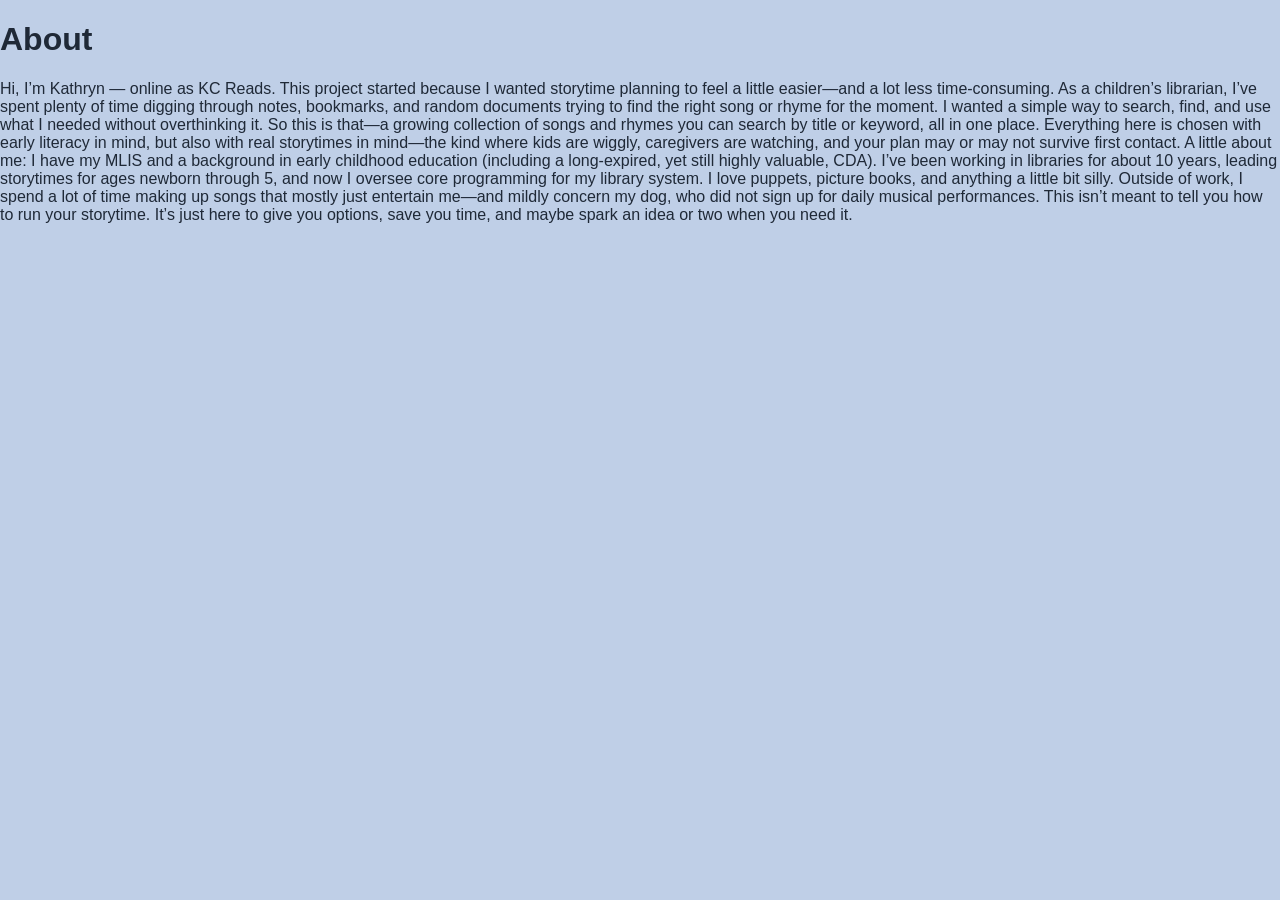
==== about.html @ 3ff826e0 "Update about.html" ====
<!DOCTYPE html>
<html>
<head>
  <title>Find My Rhyme</title>
  <meta name="viewport" content="width=device-width, initial-scale=1">

  <!-- Styles -->
  <link rel="stylesheet" href="style.css">

  <!-- Font -->
  <link href="https://fonts.googleapis.com/css2?family=Roboto:wght@400;500&display=swap" rel="stylesheet">

<h1 class="app-title">About</h1>
<p class="subtitle">

Hi, I’m Kathryn — online as KC Reads.

This project started because I wanted storytime planning to feel a little easier—and a lot less time-consuming.

As a children’s librarian, I’ve spent plenty of time digging through notes, bookmarks, and random documents trying to find the right song or rhyme for the moment. I wanted a simple way to search, find, and use what I needed without overthinking it.

So this is that—a growing collection of songs and rhymes you can search by title or keyword, all in one place. Everything here is chosen with early literacy in mind, but also with real storytimes in mind—the kind where kids are wiggly, caregivers are watching, and your plan may or may not survive first contact.

A little about me: I have my MLIS and a background in early childhood education (including a long-expired, yet still highly valuable, CDA). I’ve been working in libraries for about 10 years, leading storytimes for ages newborn through 5, and now I oversee core programming for my library system.

I love puppets, picture books, and anything a little bit silly. Outside of work, I spend a lot of time making up songs that mostly just entertain me—and mildly concern my dog, who did not sign up for daily musical performances.

This isn’t meant to tell you how to run your storytime. It’s just here to give you options, save you time, and maybe spark an idea or two when you need it.</p>

</body>
</html>
---- style.css ----
body {
  margin: 0;
  padding: 0;
  font-family: Arial, sans-serif;
  background: #4876bb59;
  color: #1f2937;
}

/* HEADER */
.app-header {
  position: sticky;
  top: 0;
  z-index: 100;
  backdrop-filter: blur(8px);
  background: rgba(72, 118, 187, 0.45);
  border-bottom: 1px solid rgba(255, 255, 255, 0.25);
}

.header-inner {
  max-width: 1400px;
  margin: 0 auto;
  padding: 14px 16px;
  text-align: center;
  display: flex;
  align-items: center;
  justify-content: space-between;
}

.nav-bar {
  display: flex;
  gap: 16px;
}

.nav-bar a {
  text-decoration: none;
  font-family: 'Nunito', sans-serif;
  font-weight: 700;
  font-size: 16px;
  color: white;
  padding: 6px 12px;
  border-radius: 999px;
  transition: background 0.2s ease;
}

.nav-bar a:hover {
  background: rgba(255, 255, 255, 0.2);
}









.app-header h1 {
  margin: 0;
  display: inline-flex;
  align-items: center;
  gap: 10px;
  padding: 10px 18px;
  border-radius: 999px;
  font-family: 'Nunito', sans-serif;
  font-weight: 800;
  font-size: 32px;
  color: #ffffff;
  background: linear-gradient(
    135deg,
    rgba(72, 118, 187, 1),
    rgba(72, 118, 187, 0.5),
    rgba(72, 118, 187, 1)
  );
  box-shadow:
    0 8px 24px rgba(0, 0, 0, 0.18),
    inset 0 1px 0 rgba(255, 255, 255, 0.35);
}

.title-icon {
  font-size: 28px;
}

/* PAGE */
.page-wrap {
  padding: 16px;
}

/* CONTROLS */
.controls {
  max-width: 1400px;
  margin: 0 auto 16px auto;
  display: flex;
  flex-direction: column;
  gap: 10px;
}

.control-row {
  display: flex;
  gap: 10px;
  flex-wrap: wrap;
}

#search,
#searchMode,
#emailAddress,
#emailFavoritesBtn,
.secondary-btn {
  padding: 10px 12px;
  border-radius: 10px;
  border: 1px solid #d8deea;
  background: rgba(255, 255, 255, 0.92);
  font: inherit;
}

#search {
  flex: 1;
}

.favorites-row {
  display: flex;
  gap: 16px;
  flex-wrap: wrap;
}

.favorites {
  display: flex;
  align-items: center;
  gap: 8px;
}

.email-tools {
  display: flex;
  gap: 10px;
  flex-wrap: wrap;
}

.secondary-btn {
  background: #fff;
  cursor: pointer;
}

.secondary-btn:hover {
  background: #ffe4e6;
}

.secondary-btn:disabled {
  opacity: 0.6;
}

.favorites-note {
  font-size: 12px;
  background: rgba(255, 255, 255, 0.6);
  padding: 8px 10px;
  border-radius: 10px;
}

/* LIST */
#list {
  max-width: 1400px;
  margin: 0 auto;
  display: flex;
  flex-direction: column;
  gap: 14px;
}

.load-error {
  padding: 16px;
  background: #ffffff;
  border-radius: 12px;
}

/* CARD */
.card {
  display: flex;
  justify-content: space-between;
  gap: 24px;
  padding: 14px 16px 14px 24px;
  background: #fff;
  border-radius: 16px;
  position: relative;
}

.card::before {
  content: "";
  position: absolute;
  left: 0;
  top: 0;
  bottom: 0;
  width: 10px;
  background: linear-gradient(
    to bottom,
    #ff6b6b,
    #feca57,
    #48dbfb,
    #1dd1a1,
    #5f27cd
  );
}

/* COLUMNS */
.top { flex: 1.4; }
.keywords {
  flex: 2;
  display: flex;
  flex-wrap: wrap;
  gap: 6px;
}
.links {
  flex: 1.2;
  display: flex;
  justify-content: flex-end;
  gap: 10px;
}

/* LEFT */
.top-main {
  display: flex;
  gap: 12px;
}

.title {
  font-weight: 700;
}

.creator {
  font-size: 12px;
  color: #6b7280;
}

/* PILLS */
.pill {
  font-size: 11px;
  padding: 4px 9px;
  border-radius: 999px;
  border: 1px solid #e5e7eb;
  cursor: pointer;
  background: #f1f5f9;
  font-family: inherit;
}

.pill:nth-child(5n+1) { background: #ffe4e6; }
.pill:nth-child(5n+2) { background: #e0f2fe; }
.pill:nth-child(5n+3) { background: #fef9c3; }
.pill:nth-child(5n+4) { background: #dcfce7; }
.pill:nth-child(5n+5) { background: #ede9fe; }

.language-pill {
  border-width: 2px;
  font-weight: 700;
}

.pill:hover {
  transform: translateY(-1px);
}

/* STAR */
.star {
  font-size: 22px;
  background: none;
  border: none;
  cursor: pointer;
  color: #9ca3af;
}

.star.fav {
  color: #fbbf24;
}

/* LINKS */
.icon-link {
  padding: 8px 12px;
  border-radius: 10px;
  background: #f8fafc;
  text-decoration: none;
  display: flex;
  align-items: center;
}

/* MOBILE FIX */
@media (max-width: 768px) {
  .app-header h1 {
    font-size: 24px;
    padding: 10px 14px;
    gap: 8px;
    background: linear-gradient(
      135deg,
      rgba(72, 118, 187, 1),
      rgba(72, 118, 187, 0.5),
      rgba(72, 118, 187, 1)
    );
  }

  .title-icon {
    font-size: 22px;
  }

  .page-wrap {
    padding: 12px;
  }

  .control-row,
  .email-tools {
    flex-direction: column;
    align-items: stretch;
  }

  #search,
  #emailAddress,
  #searchMode {
    width: 100%;
    box-sizing: border-box;
    height: 34px;
    min-height: 34px;
    max-height: 34px;
    padding: 0 10px;
    font-size: 14px;
    line-height: 1;
    appearance: none;
    -webkit-appearance: none;
  }

  #emailFavoritesBtn,
  .secondary-btn {
    width: 100%;
    box-sizing: border-box;
    height: 36px;
    min-height: 36px;
    max-height: 36px;
    padding: 0 10px;
    font-size: 14px;
  }

  .card {
    flex-direction: column;
    gap: 16px;
  }

  .links {
    justify-content: flex-end;
    flex-wrap: wrap;
  }
}
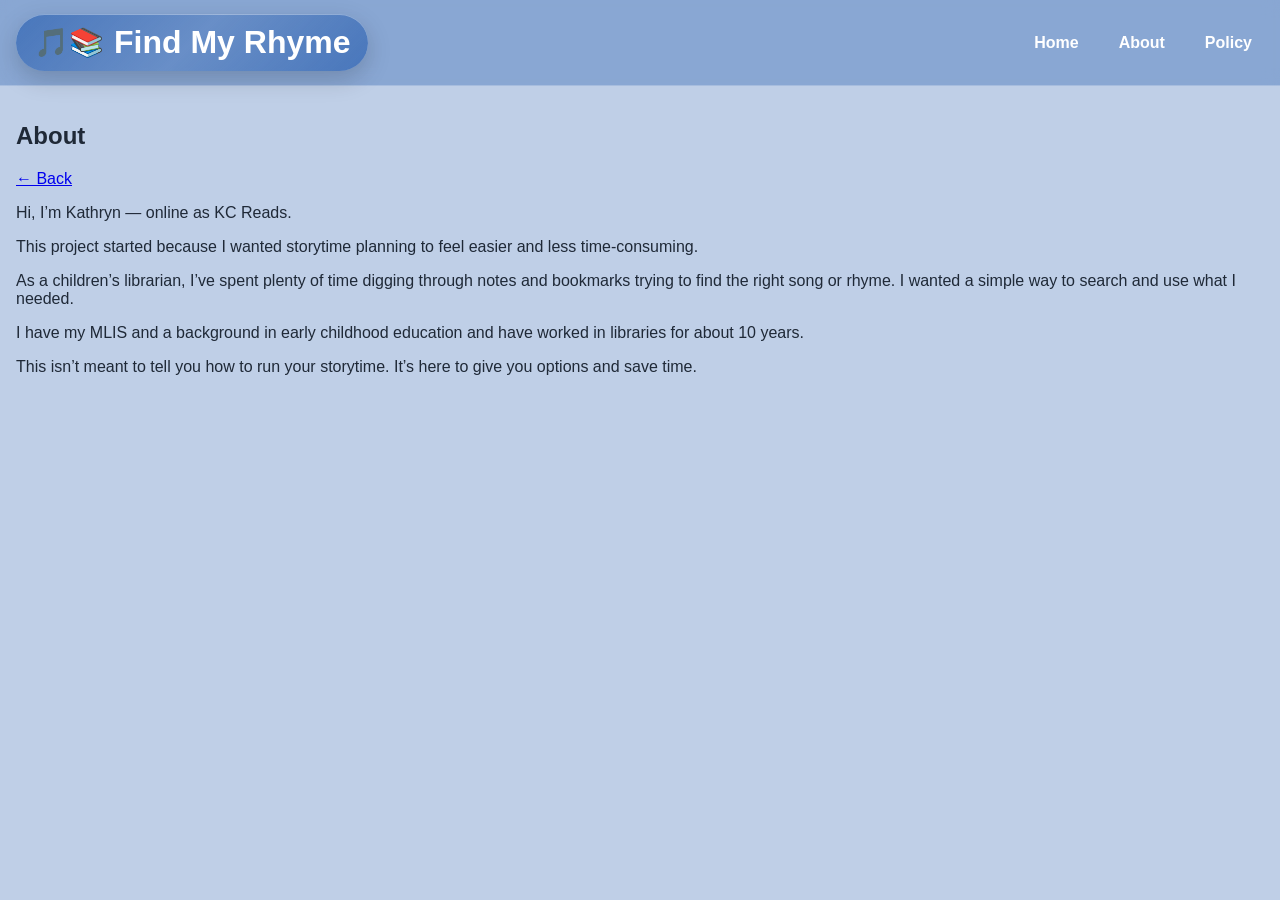
==== commit 2baa919f: "Revise about.html for better layout and content Updated the structure and content of the about page " ====
--- a/about.html
+++ b/about.html
@@ -1,31 +1,41 @@
 <!DOCTYPE html>
-<html>
+<html lang="en">
 <head>
-  <title>Find My Rhyme</title>
-  <meta name="viewport" content="width=device-width, initial-scale=1">
+  <meta charset="UTF-8" />
+  <meta name="viewport" content="width=device-width, initial-scale=1.0"/>
+  <title>About | Find My Rhyme</title>
 
-  <!-- Styles -->
-  <link rel="stylesheet" href="style.css">
+  <link rel="stylesheet" href="style.css" />
+</head>
 
-  <!-- Font -->
-  <link href="https://fonts.googleapis.com/css2?family=Roboto:wght@400;500&display=swap" rel="stylesheet">
+<body>
+  <header class="app-header">
+    <div class="header-inner">
+      <h1><span class="title-icon">🎵📚</span> Find My Rhyme</h1>
 
-<h1 class="app-title">About</h1>
-<p class="subtitle">
+      <nav class="nav-bar">
+        <a href="index.html">Home</a>
+        <a href="about.html" class="active">About</a>
+        <a href="policy.html">Policy</a>
+      </nav>
+    </div>
+  </header>
 
-Hi, I’m Kathryn — online as KC Reads.
+  <main class="page-wrap">
+    <section class="info-page">
+      <div class="info-card">
+        <div class="info-card-header">
+          <h2 class="info-title">About</h2>
+          <a href="index.html" class="back-link">← Back</a>
+        </div>
 
-This project started because I wanted storytime planning to feel a little easier—and a lot less time-consuming.
-
-As a children’s librarian, I’ve spent plenty of time digging through notes, bookmarks, and random documents trying to find the right song or rhyme for the moment. I wanted a simple way to search, find, and use what I needed without overthinking it.
-
-So this is that—a growing collection of songs and rhymes you can search by title or keyword, all in one place. Everything here is chosen with early literacy in mind, but also with real storytimes in mind—the kind where kids are wiggly, caregivers are watching, and your plan may or may not survive first contact.
-
-A little about me: I have my MLIS and a background in early childhood education (including a long-expired, yet still highly valuable, CDA). I’ve been working in libraries for about 10 years, leading storytimes for ages newborn through 5, and now I oversee core programming for my library system.
-
-I love puppets, picture books, and anything a little bit silly. Outside of work, I spend a lot of time making up songs that mostly just entertain me—and mildly concern my dog, who did not sign up for daily musical performances.
-
-This isn’t meant to tell you how to run your storytime. It’s just here to give you options, save you time, and maybe spark an idea or two when you need it.</p>
-
+        <p>Hi, I’m Kathryn — online as KC Reads.</p>
+        <p>This project started because I wanted storytime planning to feel easier and less time-consuming.</p>
+        <p>As a children’s librarian, I’ve spent plenty of time digging through notes and bookmarks trying to find the right song or rhyme. I wanted a simple way to search and use what I needed.</p>
+        <p>I have my MLIS and a background in early childhood education and have worked in libraries for about 10 years.</p>
+        <p>This isn’t meant to tell you how to run your storytime. It’s here to give you options and save time.</p>
+      </div>
+    </section>
+  </main>
 </body>
 </html>
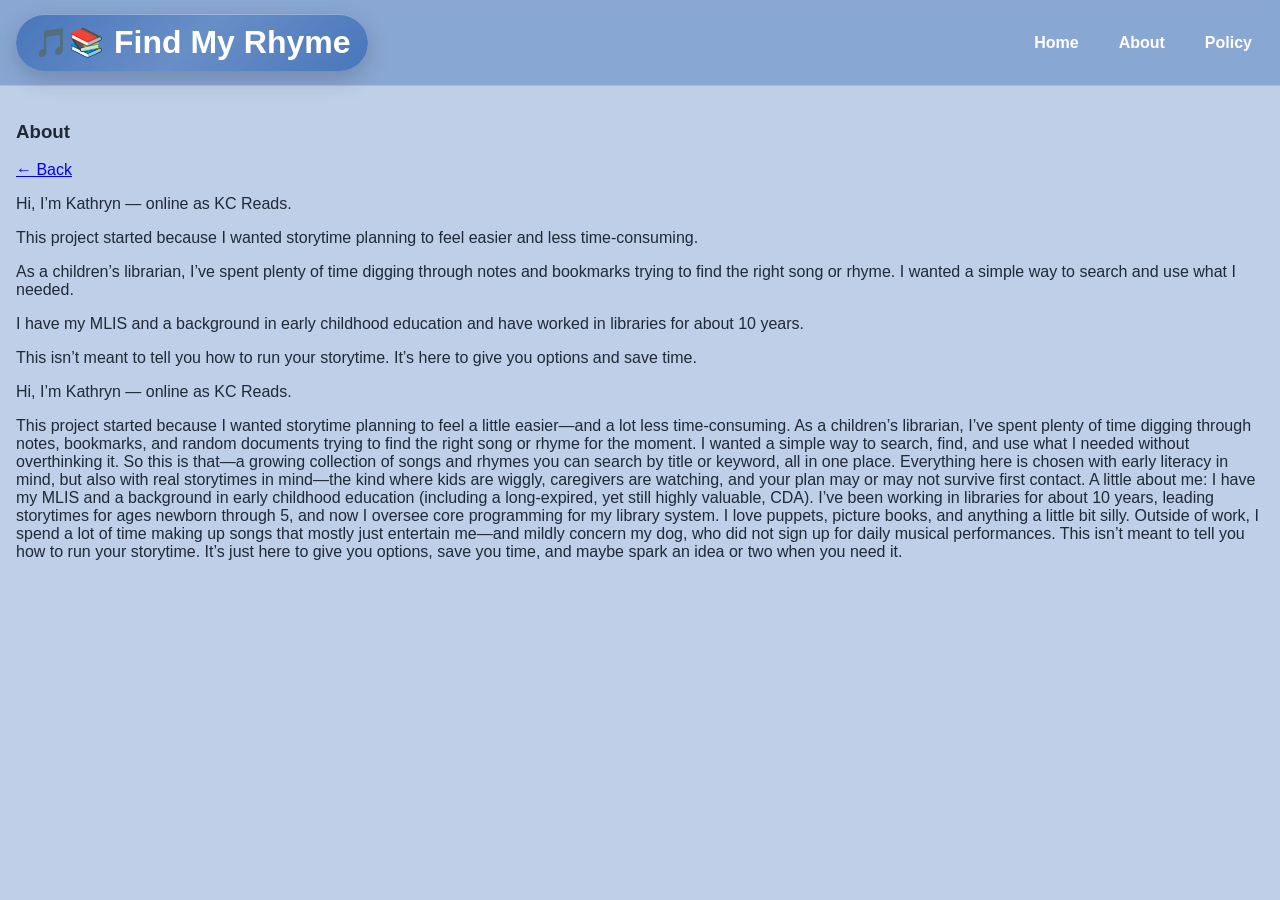
==== commit 211a1577: "Revise About page with detailed project description Updated the About page content to provide more d" ====
--- a/about.html
+++ b/about.html
@@ -25,7 +25,7 @@
     <section class="info-page">
       <div class="info-card">
         <div class="info-card-header">
-          <h2 class="info-title">About</h2>
+          <h3 class="info-title">About</h3>
           <a href="index.html" class="back-link">← Back</a>
         </div>
 
@@ -34,6 +34,20 @@
         <p>As a children’s librarian, I’ve spent plenty of time digging through notes and bookmarks trying to find the right song or rhyme. I wanted a simple way to search and use what I needed.</p>
         <p>I have my MLIS and a background in early childhood education and have worked in libraries for about 10 years.</p>
         <p>This isn’t meant to tell you how to run your storytime. It’s here to give you options and save time.</p>
+
+<p>Hi, I’m Kathryn — online as KC Reads.</p>
+
+<p>This project started because I wanted storytime planning to feel a little easier—and a lot less time-consuming.
+
+As a children’s librarian, I’ve spent plenty of time digging through notes, bookmarks, and random documents trying to find the right song or rhyme for the moment. I wanted a simple way to search, find, and use what I needed without overthinking it.
+
+So this is that—a growing collection of songs and rhymes you can search by title or keyword, all in one place. Everything here is chosen with early literacy in mind, but also with real storytimes in mind—the kind where kids are wiggly, caregivers are watching, and your plan may or may not survive first contact.
+
+A little about me: I have my MLIS and a background in early childhood education (including a long-expired, yet still highly valuable, CDA). I’ve been working in libraries for about 10 years, leading storytimes for ages newborn through 5, and now I oversee core programming for my library system.
+
+I love puppets, picture books, and anything a little bit silly. Outside of work, I spend a lot of time making up songs that mostly just entertain me—and mildly concern my dog, who did not sign up for daily musical performances.
+
+This isn’t meant to tell you how to run your storytime. It’s just here to give you options, save you time, and maybe spark an idea or two when you need it.</p>
       </div>
     </section>
   </main>
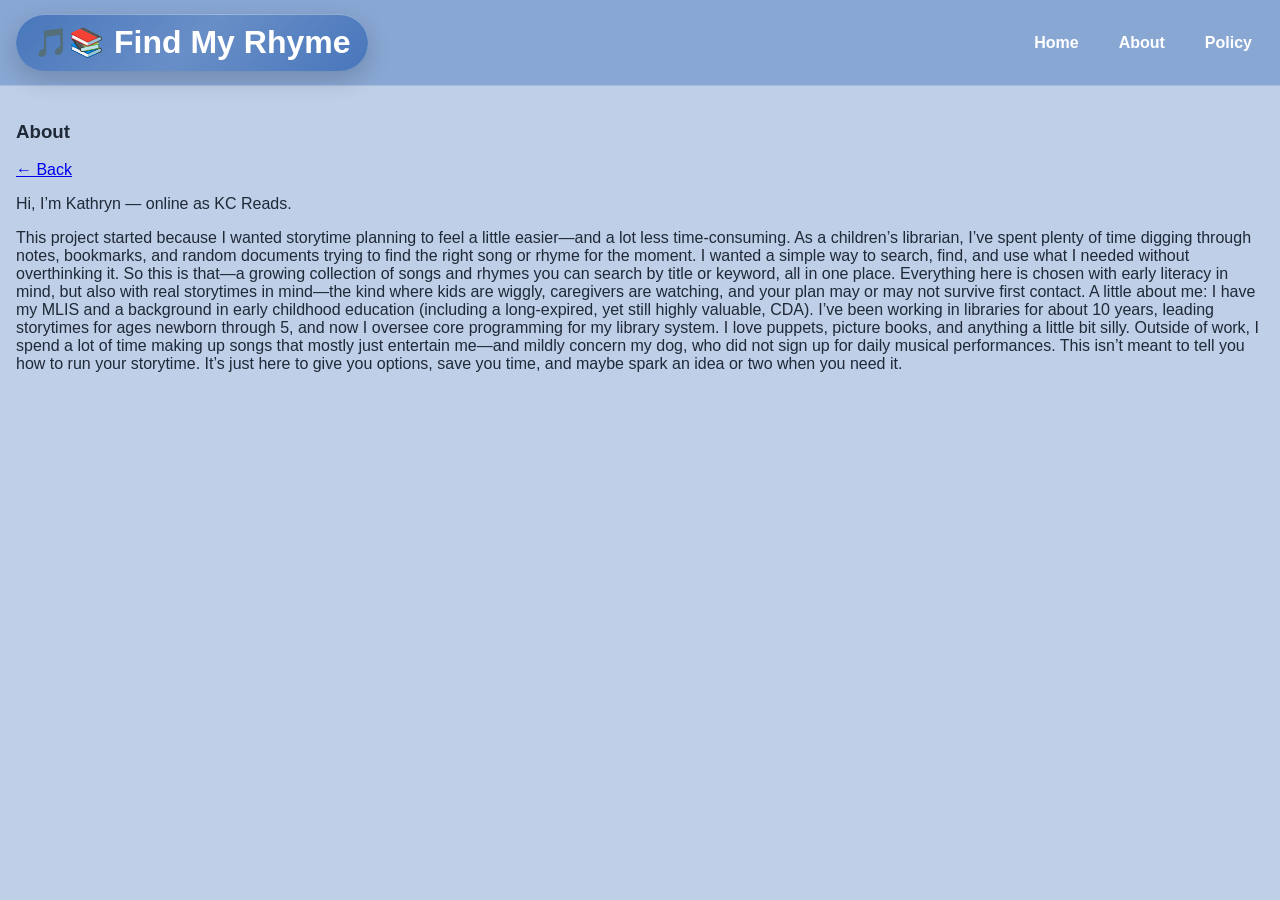
==== commit b6d0ea58: "Refactor about.html to eliminate duplicate sections Removed duplicate content and cleaned up HTML st" ====
--- a/about.html
+++ b/about.html
@@ -29,12 +29,6 @@
           <a href="index.html" class="back-link">← Back</a>
         </div>
 
-        <p>Hi, I’m Kathryn — online as KC Reads.</p>
-        <p>This project started because I wanted storytime planning to feel easier and less time-consuming.</p>
-        <p>As a children’s librarian, I’ve spent plenty of time digging through notes and bookmarks trying to find the right song or rhyme. I wanted a simple way to search and use what I needed.</p>
-        <p>I have my MLIS and a background in early childhood education and have worked in libraries for about 10 years.</p>
-        <p>This isn’t meant to tell you how to run your storytime. It’s here to give you options and save time.</p>
-
 <p>Hi, I’m Kathryn — online as KC Reads.</p>
 
 <p>This project started because I wanted storytime planning to feel a little easier—and a lot less time-consuming.
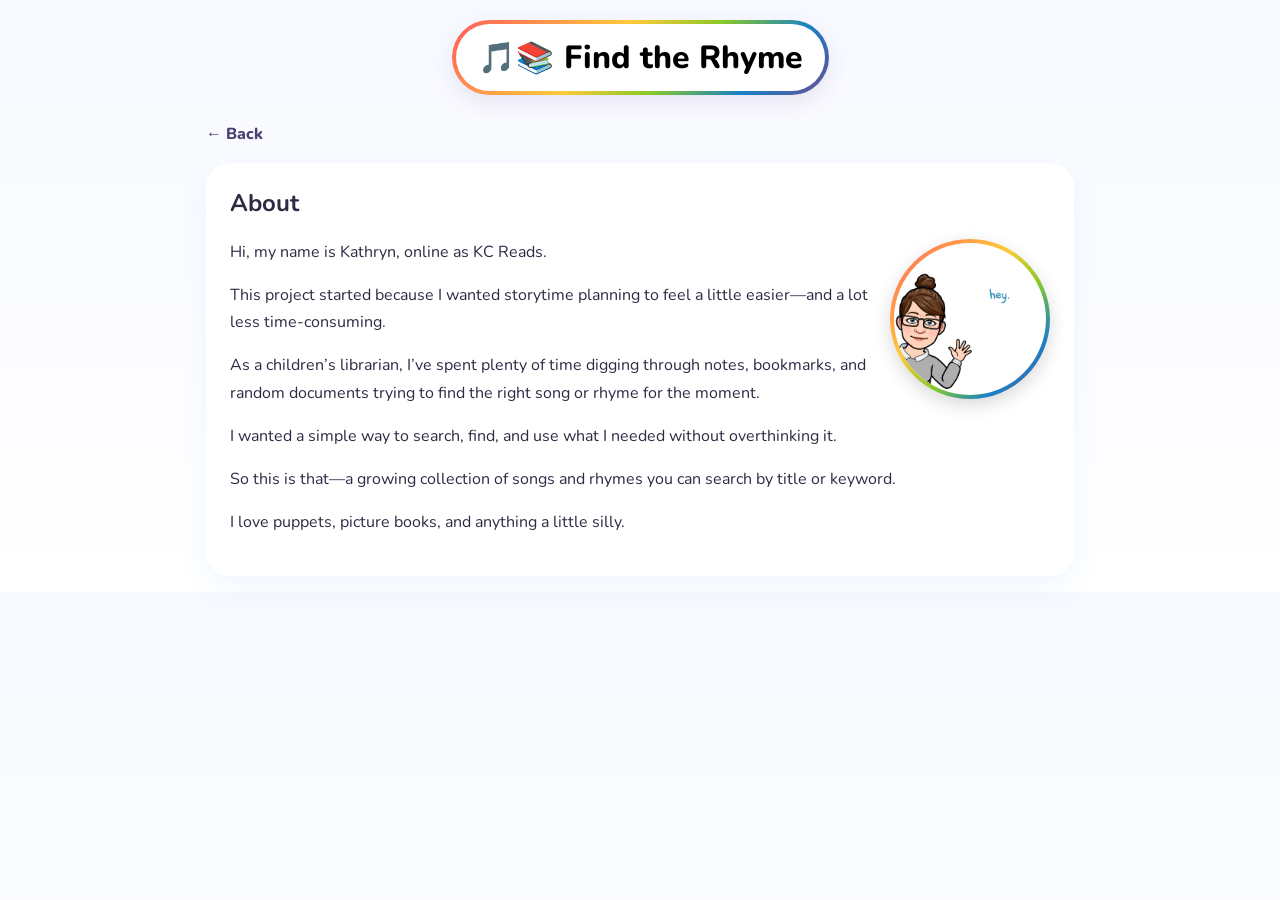
==== commit 39436f1d: "Add files via upload" ====
--- a/about.html
+++ b/about.html
@@ -3,47 +3,45 @@
 <head>
   <meta charset="UTF-8" />
   <meta name="viewport" content="width=device-width, initial-scale=1.0"/>
-  <title>About | Find My Rhyme</title>
+  <title>About | Find the Rhyme</title>
+
+  <link rel="preconnect" href="https://fonts.googleapis.com">
+  <link rel="preconnect" href="https://fonts.gstatic.com" crossorigin>
+  <link href="https://fonts.googleapis.com/css2?family=Nunito:wght@600;800&display=swap" rel="stylesheet">
 
   <link rel="stylesheet" href="style.css" />
 </head>
 
-<body>
+<body class="plain-page">
+
   <header class="app-header">
     <div class="header-inner">
-      <h1><span class="title-icon">🎵📚</span> Find My Rhyme</h1>
-
-      <nav class="nav-bar">
-        <a href="index.html">Home</a>
-        <a href="about.html" class="active">About</a>
-        <a href="policy.html">Policy</a>
-      </nav>
+      <h1><span class="title-icon">🎵📚</span> Find the Rhyme</h1>
     </div>
   </header>
 
   <main class="page-wrap">
-    <section class="info-page">
-      <div class="info-card">
-        <div class="info-card-header">
-          <h3 class="info-title">About</h3>
-          <a href="index.html" class="back-link">← Back</a>
-        </div>
+    <a href="index.html" class="back-link">← Back</a>
 
-<p>Hi, I’m Kathryn — online as KC Reads.</p>
+    <section class="about-card">
+      <h2>About</h2>
 
-<p>This project started because I wanted storytime planning to feel a little easier—and a lot less time-consuming.
+      <!-- IMAGE -->
+      <img src="hey.png" alt="KC Reads" class="about-photo-right">
 
-As a children’s librarian, I’ve spent plenty of time digging through notes, bookmarks, and random documents trying to find the right song or rhyme for the moment. I wanted a simple way to search, find, and use what I needed without overthinking it.
+      <p>Hi, my name is Kathryn, online as KC Reads.</p>
 
-So this is that—a growing collection of songs and rhymes you can search by title or keyword, all in one place. Everything here is chosen with early literacy in mind, but also with real storytimes in mind—the kind where kids are wiggly, caregivers are watching, and your plan may or may not survive first contact.
+      <p>This project started because I wanted storytime planning to feel a little easier—and a lot less time-consuming.</p>
 
-A little about me: I have my MLIS and a background in early childhood education (including a long-expired, yet still highly valuable, CDA). I’ve been working in libraries for about 10 years, leading storytimes for ages newborn through 5, and now I oversee core programming for my library system.
+      <p>As a children’s librarian, I’ve spent plenty of time digging through notes, bookmarks, and random documents trying to find the right song or rhyme for the moment.</p>
 
-I love puppets, picture books, and anything a little bit silly. Outside of work, I spend a lot of time making up songs that mostly just entertain me—and mildly concern my dog, who did not sign up for daily musical performances.
+      <p>I wanted a simple way to search, find, and use what I needed without overthinking it.</p>
 
-This isn’t meant to tell you how to run your storytime. It’s just here to give you options, save you time, and maybe spark an idea or two when you need it.</p>
-      </div>
+      <p>So this is that—a growing collection of songs and rhymes you can search by title or keyword.</p>
+
+      <p>I love puppets, picture books, and anything a little silly.</p>
     </section>
   </main>
+
 </body>
-</html>
+</html>
--- a/style.css
+++ b/style.css
@@ -1,342 +1,168 @@
-body {
+/* =========================
+   GLOBAL
+========================= */
+* {
+  box-sizing: border-box;
+}
+
+html, body {
   margin: 0;
   padding: 0;
-  font-family: Arial, sans-serif;
-  background: #4876bb59;
-  color: #1f2937;
 }
 
-/* HEADER */
+body {
+  font-family: 'Nunito', sans-serif;
+  background: linear-gradient(180deg, #f7f9ff 0%, #ffffff 100%);
+  color: #2f2a44;
+}
+
+/* =========================
+   HEADER
+========================= */
 .app-header {
-  position: sticky;
-  top: 0;
-  z-index: 100;
-  backdrop-filter: blur(8px);
-  background: rgba(72, 118, 187, 0.45);
-  border-bottom: 1px solid rgba(255, 255, 255, 0.25);
+  padding: 20px 16px 12px;
+  text-align: center;
 }
 
 .header-inner {
-  max-width: 1400px;
+  max-width: 1100px;
   margin: 0 auto;
-  padding: 14px 16px;
-  text-align: center;
-  display: flex;
-  align-items: center;
-  justify-content: space-between;
 }
 
-.nav-bar {
-  display: flex;
-  gap: 16px;
-}
-
-.nav-bar a {
-  text-decoration: none;
-  font-family: 'Nunito', sans-serif;
-  font-weight: 700;
-  font-size: 16px;
-  color: white;
-  padding: 6px 12px;
-  border-radius: 999px;
-  transition: background 0.2s ease;
-}
-
-.nav-bar a:hover {
-  background: rgba(255, 255, 255, 0.2);
-}
-
-
-
-
-
-
-
-
-
+/* Rainbow border title */
 .app-header h1 {
   margin: 0;
   display: inline-flex;
   align-items: center;
   gap: 10px;
-  padding: 10px 18px;
+  padding: 12px 22px;
   border-radius: 999px;
-  font-family: 'Nunito', sans-serif;
   font-weight: 800;
   font-size: 32px;
-  color: #ffffff;
-  background: linear-gradient(
-    135deg,
-    rgba(72, 118, 187, 1),
-    rgba(72, 118, 187, 0.5),
-    rgba(72, 118, 187, 1)
-  );
-  box-shadow:
-    0 8px 24px rgba(0, 0, 0, 0.18),
-    inset 0 1px 0 rgba(255, 255, 255, 0.35);
+  color: #000;
+
+  border: 4px solid transparent;
+  background:
+    linear-gradient(#ffffff, #ffffff) padding-box,
+    linear-gradient(
+      135deg,
+      #ff595e,
+      #ff924c,
+      #ffca3a,
+      #8ac926,
+      #1982c4,
+      #6a4c93
+    ) border-box;
+
+  box-shadow: 0 8px 20px rgba(106, 76, 147, 0.12);
 }
 
 .title-icon {
-  font-size: 28px;
+  font-size: 0.95em;
 }
 
-/* PAGE */
+/* =========================
+   PAGE WRAP
+========================= */
 .page-wrap {
+  max-width: 900px;
+  margin: 0 auto;
   padding: 16px;
 }
 
-/* CONTROLS */
-.controls {
-  max-width: 1400px;
-  margin: 0 auto 16px auto;
-  display: flex;
-  flex-direction: column;
-  gap: 10px;
+/* =========================
+   BACK LINK
+========================= */
+.back-link {
+  display: inline-block;
+  margin-bottom: 18px;
+  font-weight: 800;
+  color: #4b3f72;
+  text-decoration: none;
 }
 
-.control-row {
-  display: flex;
-  gap: 10px;
-  flex-wrap: wrap;
+.back-link:hover {
+  text-decoration: underline;
 }
 
-#search,
-#searchMode,
-#emailAddress,
-#emailFavoritesBtn,
-.secondary-btn {
-  padding: 10px 12px;
-  border-radius: 10px;
-  border: 1px solid #d8deea;
-  background: rgba(255, 255, 255, 0.92);
-  font: inherit;
+/* =========================
+   CARDS
+========================= */
+.about-card,
+.policy-card {
+  background: #ffffff;
+  border-radius: 24px;
+  padding: 24px;
+  box-shadow: 0 10px 28px rgba(58, 134, 255, 0.08);
 }
 
-#search {
-  flex: 1;
+.about-card h2,
+.policy-card h2 {
+  margin-top: 0;
 }
 
-.favorites-row {
-  display: flex;
-  gap: 16px;
-  flex-wrap: wrap;
+.about-card p,
+.policy-card p {
+  line-height: 1.7;
 }
 
-.favorites {
-  display: flex;
-  align-items: center;
-  gap: 8px;
+/* =========================
+   RIGHT-ALIGNED PROFILE PHOTO
+========================= */
+.about-photo-right {
+  width: 160px;
+  height: 160px;
+  object-fit: cover;
+
+  float: right;
+  margin: 0 0 12px 18px;
+
+  border-radius: 50%;
+
+  border: 4px solid transparent;
+  background:
+    linear-gradient(#ffffff, #ffffff) padding-box,
+    linear-gradient(
+      135deg,
+      #ff595e,
+      #ff924c,
+      #ffca3a,
+      #8ac926,
+      #1982c4,
+      #6a4c93
+    ) border-box;
+
+  box-shadow: 0 6px 18px rgba(0,0,0,0.15);
 }
 
-.email-tools {
-  display: flex;
-  gap: 10px;
-  flex-wrap: wrap;
+/* Prevent layout breaking */
+.about-card::after {
+  content: "";
+  display: block;
+  clear: both;
 }
 
-.secondary-btn {
-  background: #fff;
-  cursor: pointer;
+/* =========================
+   REMOVE BUBBLES
+========================= */
+.plain-page::before,
+.plain-page::after {
+  display: none !important;
+  content: none !important;
 }
 
-.secondary-btn:hover {
-  background: #ffe4e6;
-}
-
-.secondary-btn:disabled {
-  opacity: 0.6;
-}
-
-.favorites-note {
-  font-size: 12px;
-  background: rgba(255, 255, 255, 0.6);
-  padding: 8px 10px;
-  border-radius: 10px;
-}
-
-/* LIST */
-#list {
-  max-width: 1400px;
-  margin: 0 auto;
-  display: flex;
-  flex-direction: column;
-  gap: 14px;
-}
-
-.load-error {
-  padding: 16px;
-  background: #ffffff;
-  border-radius: 12px;
-}
-
-/* CARD */
-.card {
-  display: flex;
-  justify-content: space-between;
-  gap: 24px;
-  padding: 14px 16px 14px 24px;
-  background: #fff;
-  border-radius: 16px;
-  position: relative;
-}
-
-.card::before {
-  content: "";
-  position: absolute;
-  left: 0;
-  top: 0;
-  bottom: 0;
-  width: 10px;
-  background: linear-gradient(
-    to bottom,
-    #ff6b6b,
-    #feca57,
-    #48dbfb,
-    #1dd1a1,
-    #5f27cd
-  );
-}
-
-/* COLUMNS */
-.top { flex: 1.4; }
-.keywords {
-  flex: 2;
-  display: flex;
-  flex-wrap: wrap;
-  gap: 6px;
-}
-.links {
-  flex: 1.2;
-  display: flex;
-  justify-content: flex-end;
-  gap: 10px;
-}
-
-/* LEFT */
-.top-main {
-  display: flex;
-  gap: 12px;
-}
-
-.title {
-  font-weight: 700;
-}
-
-.creator {
-  font-size: 12px;
-  color: #6b7280;
-}
-
-/* PILLS */
-.pill {
-  font-size: 11px;
-  padding: 4px 9px;
-  border-radius: 999px;
-  border: 1px solid #e5e7eb;
-  cursor: pointer;
-  background: #f1f5f9;
-  font-family: inherit;
-}
-
-.pill:nth-child(5n+1) { background: #ffe4e6; }
-.pill:nth-child(5n+2) { background: #e0f2fe; }
-.pill:nth-child(5n+3) { background: #fef9c3; }
-.pill:nth-child(5n+4) { background: #dcfce7; }
-.pill:nth-child(5n+5) { background: #ede9fe; }
-
-.language-pill {
-  border-width: 2px;
-  font-weight: 700;
-}
-
-.pill:hover {
-  transform: translateY(-1px);
-}
-
-/* STAR */
-.star {
-  font-size: 22px;
-  background: none;
-  border: none;
-  cursor: pointer;
-  color: #9ca3af;
-}
-
-.star.fav {
-  color: #fbbf24;
-}
-
-/* LINKS */
-.icon-link {
-  padding: 8px 12px;
-  border-radius: 10px;
-  background: #f8fafc;
-  text-decoration: none;
-  display: flex;
-  align-items: center;
-}
-
-/* MOBILE FIX */
-@media (max-width: 768px) {
+/* =========================
+   MOBILE FIX
+========================= */
+@media (max-width: 600px) {
   .app-header h1 {
     font-size: 24px;
-    padding: 10px 14px;
-    gap: 8px;
-    background: linear-gradient(
-      135deg,
-      rgba(72, 118, 187, 1),
-      rgba(72, 118, 187, 0.5),
-      rgba(72, 118, 187, 1)
-    );
+    padding: 10px 16px;
   }
 
-  .title-icon {
-    font-size: 22px;
+  .about-photo-right {
+    float: none;
+    display: block;
+    margin: 0 auto 16px;
   }
-
-  .page-wrap {
-    padding: 12px;
-  }
-
-  .control-row,
-  .email-tools {
-    flex-direction: column;
-    align-items: stretch;
-  }
-
-  #search,
-  #emailAddress,
-  #searchMode {
-    width: 100%;
-    box-sizing: border-box;
-    height: 34px;
-    min-height: 34px;
-    max-height: 34px;
-    padding: 0 10px;
-    font-size: 14px;
-    line-height: 1;
-    appearance: none;
-    -webkit-appearance: none;
-  }
-
-  #emailFavoritesBtn,
-  .secondary-btn {
-    width: 100%;
-    box-sizing: border-box;
-    height: 36px;
-    min-height: 36px;
-    max-height: 36px;
-    padding: 0 10px;
-    font-size: 14px;
-  }
-
-  .card {
-    flex-direction: column;
-    gap: 16px;
-  }
-
-  .links {
-    justify-content: flex-end;
-    flex-wrap: wrap;
-  }
-}
+}
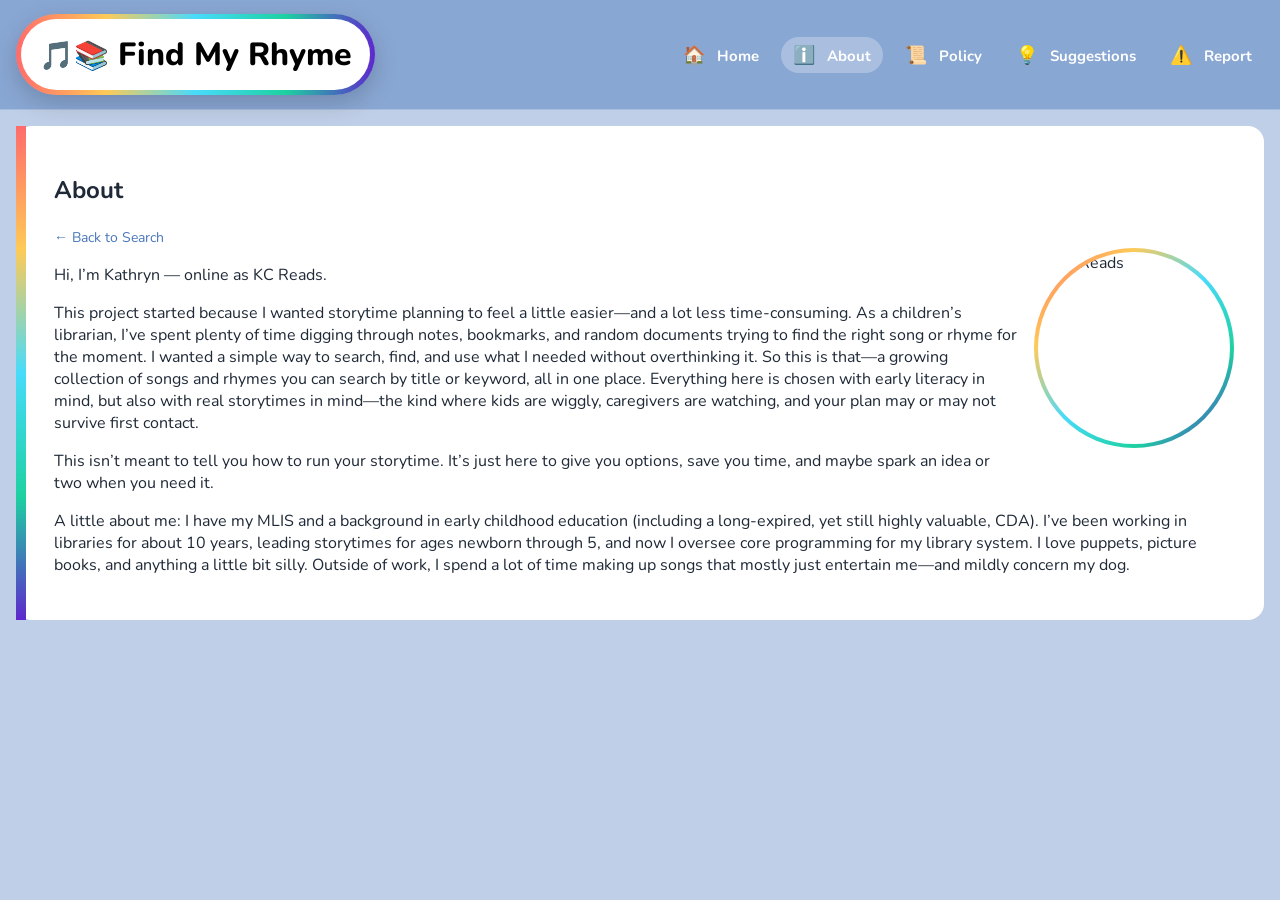
==== commit e6fde240: "Add files via upload" ====
--- a/about.html
+++ b/about.html
@@ -3,7 +3,7 @@
 <head>
   <meta charset="UTF-8" />
   <meta name="viewport" content="width=device-width, initial-scale=1.0"/>
-  <title>About | Find the Rhyme</title>
+  <title>About | Find My Rhyme</title>
 
   <link rel="preconnect" href="https://fonts.googleapis.com">
   <link rel="preconnect" href="https://fonts.gstatic.com" crossorigin>
@@ -12,36 +12,83 @@
   <link rel="stylesheet" href="style.css" />
 </head>
 
-<body class="plain-page">
-
+<body>
   <header class="app-header">
     <div class="header-inner">
-      <h1><span class="title-icon">🎵📚</span> Find the Rhyme</h1>
+      <h1><span class="title-icon">🎵📚</span> Find My Rhyme</h1>
+
+      <button
+        class="menu-toggle"
+        id="menuToggle"
+        type="button"
+        aria-label="Toggle menu"
+        aria-expanded="false"
+      >
+        ☰
+      </button>
+
+      <nav class="nav-bar" id="navBar">
+        <a href="index.html">
+          <span class="menu-icon">🏠</span> Home
+        </a>
+        <a href="about.html" class="active">
+          <span class="menu-icon">ℹ️</span> About
+        </a>
+        <a href="policy.html">
+          <span class="menu-icon">📜</span> Policy
+        </a>
+        <a href="https://forms.gle/4j4qhV8JBzf7BU8N7" target="_blank" rel="noopener noreferrer">
+          <span class="menu-icon">💡</span> Suggestions
+        </a>
+        <a href="https://forms.gle/k3yuZy2Xrfu323mb9" target="_blank" rel="noopener noreferrer">
+          <span class="menu-icon">⚠️</span> Report
+        </a>
+      </nav>
     </div>
   </header>
 
   <main class="page-wrap">
-    <a href="index.html" class="back-link">← Back</a>
+    <section class="info-page">
+      <div class="info-card">
+        <div class="info-card-header">
+          <h2 class="info-title">About</h2>
+          <a href="index.html" class="back-link">← Back to Search</a>
+        </div>
 
-    <section class="about-card">
-      <h2>About</h2>
+        <!-- IMAGE -->
+        <img src="images/hey.png" alt="KC Reads" class="about-photo-right">
 
-      <!-- IMAGE -->
-      <img src="hey.png" alt="KC Reads" class="about-photo-right">
+        <p>Hi, I’m Kathryn — online as KC Reads.</p>
 
-      <p>Hi, my name is Kathryn, online as KC Reads.</p>
+        <p>
+          This project started because I wanted storytime planning to feel a little easier—and a lot less time-consuming.
+          As a children’s librarian, I’ve spent plenty of time digging through notes, bookmarks, and random documents trying to find the right song or rhyme for the moment. I wanted a simple way to search, find, and use what I needed without overthinking it.
+          So this is that—a growing collection of songs and rhymes you can search by title or keyword, all in one place. Everything here is chosen with early literacy in mind, but also with real storytimes in mind—the kind where kids are wiggly, caregivers are watching, and your plan may or may not survive first contact.
+        </p>
 
-      <p>This project started because I wanted storytime planning to feel a little easier—and a lot less time-consuming.</p>
+        <p>
+          This isn’t meant to tell you how to run your storytime. It’s just here to give you options, save you time, and maybe spark an idea or two when you need it.
+        </p>
 
-      <p>As a children’s librarian, I’ve spent plenty of time digging through notes, bookmarks, and random documents trying to find the right song or rhyme for the moment.</p>
-
-      <p>I wanted a simple way to search, find, and use what I needed without overthinking it.</p>
-
-      <p>So this is that—a growing collection of songs and rhymes you can search by title or keyword.</p>
-
-      <p>I love puppets, picture books, and anything a little silly.</p>
+        <p>
+          A little about me: I have my MLIS and a background in early childhood education (including a long-expired, yet still highly valuable, CDA). I’ve been working in libraries for about 10 years, leading storytimes for ages newborn through 5, and now I oversee core programming for my library system.
+          I love puppets, picture books, and anything a little bit silly. Outside of work, I spend a lot of time making up songs that mostly just entertain me—and mildly concern my dog.
+        </p>
+        
+      </div>
     </section>
   </main>
 
+  <script>
+    const menuToggle = document.getElementById("menuToggle");
+    const navBar = document.getElementById("navBar");
+
+    if (menuToggle && navBar) {
+      menuToggle.addEventListener("click", () => {
+        const isOpen = navBar.classList.toggle("open");
+        menuToggle.setAttribute("aria-expanded", isOpen ? "true" : "false");
+      });
+    }
+  </script>
 </body>
 </html>
--- a/style.css
+++ b/style.css
@@ -1,163 +1,321 @@
-/* =========================
-   GLOBAL
-========================= */
-* {
+/* GLOBAL SIZING */
+*,
+*::before,
+*::after {
   box-sizing: border-box;
 }
 
-html, body {
+/* BASE */
+body {
   margin: 0;
   padding: 0;
-}
-
-body {
   font-family: 'Nunito', sans-serif;
-  background: linear-gradient(180deg, #f7f9ff 0%, #ffffff 100%);
-  color: #2f2a44;
-}
-
-/* =========================
-   HEADER
-========================= */
+  background: #4876bb59;
+  color: #1f2937;
+}
+
+/* HEADER */
 .app-header {
-  padding: 20px 16px 12px;
-  text-align: center;
+  position: sticky;
+  top: 0;
+  z-index: 100;
+  backdrop-filter: blur(8px);
+  background: rgba(72, 118, 187, 0.45);
+  border-bottom: 1px solid rgba(255, 255, 255, 0.25);
 }
 
 .header-inner {
-  max-width: 1100px;
+  max-width: 1400px;
   margin: 0 auto;
-}
-
-/* Rainbow border title */
+  padding: 14px 16px;
+  display: flex;
+  align-items: center;
+  justify-content: space-between;
+  gap: 16px;
+}
+
+/* ✅ UPDATED TITLE */
 .app-header h1 {
   margin: 0;
-  display: inline-flex;
-  align-items: center;
-  gap: 10px;
-  padding: 12px 22px;
-  border-radius: 999px;
+  padding: 14px 18px;
+  font-family: 'Nunito', sans-serif;
   font-weight: 800;
   font-size: 32px;
-  color: #000;
-
+  color: #000000;
+  border: 5px solid transparent;
+  border-radius: 999px;
+  background:
+    linear-gradient(#ffffff, #ffffff) padding-box,
+    linear-gradient(
+      90deg,
+      #ff6b6b,
+      #feca57,
+      #48dbfb,
+      #1dd1a1,
+      #5f27cd
+    ) border-box;
+  box-shadow: 0 8px 24px rgba(0, 0, 0, 0.18), inset 0 1px 0 rgba(255, 255, 255, 0.35);
+}
+
+.title-icon {
+  font-size: 28px;
+}
+
+/* HAMBURGER */
+.menu-toggle {
+  display: none !important;
+  border: 1px solid rgba(255, 255, 255, 0.35);
+  background: rgba(255, 255, 255, 0.18);
+  color: white;
+  font-size: 22px;
+  line-height: 1;
+  padding: 8px 12px;
+  border-radius: 10px;
+  cursor: pointer;
+}
+
+.menu-toggle:hover {
+  background: rgba(255, 255, 255, 0.28);
+}
+
+/* NAV */
+.nav-bar {
+  display: flex;
+  align-items: center;
+  justify-content: flex-end;
+  gap: 10px;
+  flex-wrap: wrap;
+  margin-left: auto;
+}
+
+.nav-bar a {
+  text-decoration: none;
+  font-family: 'Nunito', sans-serif;
+  font-weight: 700;
+  font-size: 15px;
+  color: white;
+  padding: 6px 12px;
+  border-radius: 999px;
+  transition: all 0.2s ease;
+  white-space: nowrap;
+}
+
+.nav-bar a:hover {
+  background: rgba(255, 255, 255, 0.2);
+  transform: translateY(-1px);
+}
+
+.nav-bar a.active {
+  background: rgba(255, 255, 255, 0.28);
+}
+
+/* MENU ICONS */
+.nav-bar a .menu-icon {
+  margin-right: 8px;
+  font-size: 18px;
+}
+
+/* PAGE */
+.page-wrap {
+  width: 100%;
+  padding: 16px;
+}
+
+/* CONTROLS */
+.controls {
+  width: 100%;
+  max-width: 1400px;
+  margin: 0 auto 16px auto;
+  display: flex;
+  flex-direction: column;
+  gap: 10px;
+}
+
+.control-row {
+  width: 100%;
+  display: flex;
+  gap: 10px;
+  flex-wrap: wrap;
+}
+
+.control-row > * {
+  min-width: 0;
+}
+
+#search,
+#searchMode,
+#emailAddress,
+#emailFavoritesBtn,
+.secondary-btn {
+  max-width: 100%;
+  padding: 10px 12px;
+  border-radius: 10px;
+  border: 1px solid #d8deea;
+  background: rgba(255, 255, 255, 0.92);
+  font: inherit;
+}
+
+#search { flex: 1 1 0; }
+#searchMode { flex: 0 0 auto; }
+
+.favorites-row {
+  display: flex;
+  gap: 16px;
+  flex-wrap: wrap;
+}
+
+.favorites {
+  display: flex;
+  align-items: center;
+  gap: 8px;
+}
+
+.email-tools {
+  width: 100%;
+  display: flex;
+  gap: 10px;
+  flex-wrap: wrap;
+}
+
+#emailAddress { flex: 1 1 260px; }
+
+.secondary-btn {
+  background: #fff;
+}
+
+.secondary-btn:hover {
+  background: #ffe4e6;
+}
+
+/* LIST */
+#list {
+  width: 100%;
+  max-width: 1400px;
+  margin: 0 auto;
+  display: flex;
+  flex-direction: column;
+  gap: 14px;
+}
+
+/* CARD */
+.card {
+  display: flex;
+  justify-content: space-between;
+  gap: 24px;
+  padding: 14px 28px 14px 24px;
+  background: #fff;
+  border-radius: 16px;
+  position: relative;
+}
+
+.card::before {
+  content: "";
+  position: absolute;
+  left: 0;
+  top: 0;
+  bottom: 0;
+  width: 10px;
+  background: linear-gradient(
+    to bottom,
+    #ff6b6b,
+    #feca57,
+    #48dbfb,
+    #1dd1a1,
+    #5f27cd
+  );
+  border-radius: 16px 0 0 16px;
+}
+
+/* PILLS */
+.pill {
+  font-size: 11px;
+  padding: 4px 9px;
+  border-radius: 999px;
+  border: 1px solid #e5e7eb;
+  cursor: pointer;
+  background: #f1f5f9;
+}
+
+.pill:nth-child(5n+1) { background: #ffe4e6; }
+.pill:nth-child(5n+2) { background: #e0f2fe; }
+.pill:nth-child(5n+3) { background: #fef9c3; }
+.pill:nth-child(5n+4) { background: #dcfce7; }
+.pill:nth-child(5n+5) { background: #ede9fe; }
+
+/* INFO PAGES */
+.info-card {
+  position: relative;
+  background: #fff;
+  border-radius: 16px;
+  padding: 28px 30px 28px 38px;
+}
+
+.info-card::before {
+  content: "";
+  position: absolute;
+  left: 0;
+  top: 0;
+  bottom: 0;
+  width: 10px;
+  background: linear-gradient(
+    to bottom,
+    #ff6b6b,
+    #feca57,
+    #48dbfb,
+    #1dd1a1,
+    #5f27cd
+  );
+}
+
+/* ✅ REMOVE BACK LINK PILL */
+.back-link {
+  font-size: 14px;
+  text-decoration: none;
+  background: none;
+  color: #4876bb;
+  padding: 0;
+  border: none;
+  border-radius: 0;
+}
+
+.back-link:hover {
+  text-decoration: underline;
+}
+
+/* ✅ ABOUT IMAGE */
+.about-photo-right {
+  width: 200px;
+  height: 200px;
+  object-fit: cover;
+  float: right;
+  margin-left: 15px;
+  margin-bottom: 15px;
+  border-radius: 50%;
   border: 4px solid transparent;
   background:
     linear-gradient(#ffffff, #ffffff) padding-box,
     linear-gradient(
       135deg,
-      #ff595e,
-      #ff924c,
-      #ffca3a,
-      #8ac926,
-      #1982c4,
-      #6a4c93
+      #ff6b6b,
+      #feca57,
+      #48dbfb,
+      #1dd1a1,
+      #5f27cd
     ) border-box;
-
-  box-shadow: 0 8px 20px rgba(106, 76, 147, 0.12);
-}
-
-.title-icon {
-  font-size: 0.95em;
-}
-
-/* =========================
-   PAGE WRAP
-========================= */
-.page-wrap {
-  max-width: 900px;
-  margin: 0 auto;
-  padding: 16px;
-}
-
-/* =========================
-   BACK LINK
-========================= */
-.back-link {
-  display: inline-block;
-  margin-bottom: 18px;
-  font-weight: 800;
-  color: #4b3f72;
-  text-decoration: none;
-}
-
-.back-link:hover {
-  text-decoration: underline;
-}
-
-/* =========================
-   CARDS
-========================= */
-.about-card,
-.policy-card {
-  background: #ffffff;
-  border-radius: 24px;
-  padding: 24px;
-  box-shadow: 0 10px 28px rgba(58, 134, 255, 0.08);
-}
-
-.about-card h2,
-.policy-card h2 {
-  margin-top: 0;
-}
-
-.about-card p,
-.policy-card p {
-  line-height: 1.7;
-}
-
-/* =========================
-   RIGHT-ALIGNED PROFILE PHOTO
-========================= */
-.about-photo-right {
-  width: 160px;
-  height: 160px;
-  object-fit: cover;
-
-  float: right;
-  margin: 0 0 12px 18px;
-
-  border-radius: 50%;
-
-  border: 4px solid transparent;
-  background:
-    linear-gradient(#ffffff, #ffffff) padding-box,
-    linear-gradient(
-      135deg,
-      #ff595e,
-      #ff924c,
-      #ffca3a,
-      #8ac926,
-      #1982c4,
-      #6a4c93
-    ) border-box;
-
-  box-shadow: 0 6px 18px rgba(0,0,0,0.15);
-}
-
-/* Prevent layout breaking */
-.about-card::after {
+}
+
+/* Clear float */
+.info-card::after {
   content: "";
   display: block;
   clear: both;
 }
 
-/* =========================
-   REMOVE BUBBLES
-========================= */
-.plain-page::before,
-.plain-page::after {
-  display: none !important;
-  content: none !important;
-}
-
-/* =========================
-   MOBILE FIX
-========================= */
-@media (max-width: 600px) {
+/* MOBILE */
+@media (max-width: 768px) {
   .app-header h1 {
     font-size: 24px;
-    padding: 10px 16px;
+    padding: 10px 14px;
   }
 
   .about-photo-right {
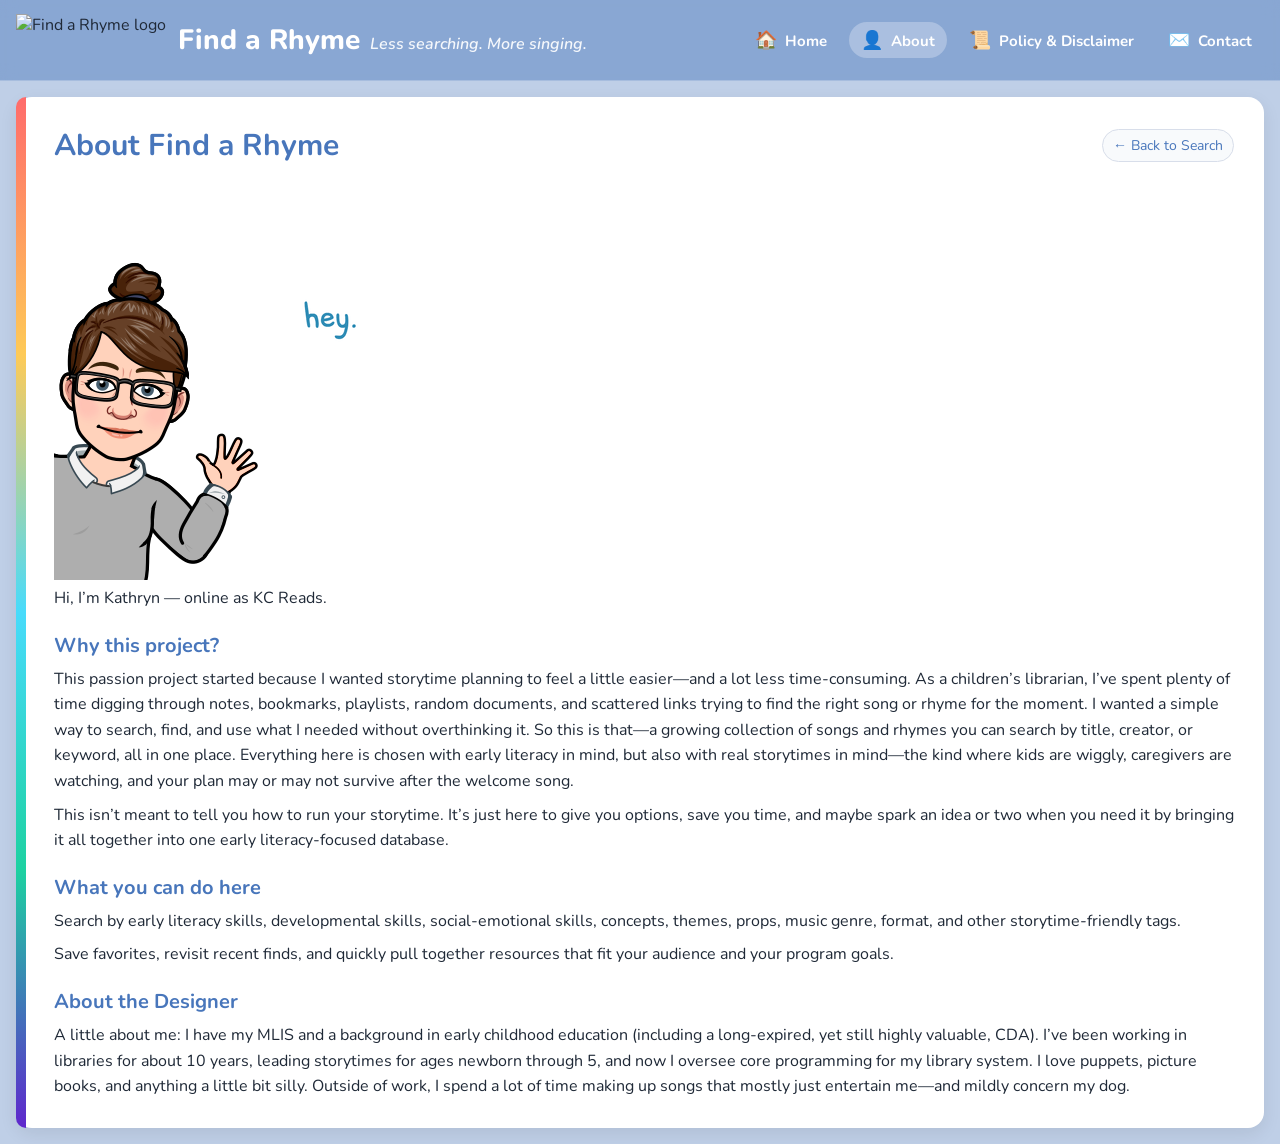
==== commit 5ebfc00b: "Add files via upload" ====
--- a/about.html
+++ b/about.html
@@ -2,87 +2,91 @@
 <html lang="en">
 <head>
   <meta charset="UTF-8" />
-  <meta name="viewport" content="width=device-width, initial-scale=1.0"/>
-  <title>About | Find My Rhyme</title>
+  <meta name="viewport" content="width=device-width, initial-scale=1.0" />
+  <title>About | Find a Rhyme</title>
 
   <link rel="preconnect" href="https://fonts.googleapis.com">
   <link rel="preconnect" href="https://fonts.gstatic.com" crossorigin>
-  <link href="https://fonts.googleapis.com/css2?family=Nunito:wght@600;800&display=swap" rel="stylesheet">
+  <link href="https://fonts.googleapis.com/css2?family=Nunito:wght@600;700;800&display=swap" rel="stylesheet">
 
   <link rel="stylesheet" href="style.css" />
 </head>
-
-<body>
+<body class="plain-page">
   <header class="app-header">
     <div class="header-inner">
-      <h1><span class="title-icon">🎵📚</span> Find My Rhyme</h1>
+      <div class="brand">
+        <img src="find_a_rhyme_logo.png" alt="Find a Rhyme logo" class="logo" />
+        <h1 class="brand-title">
+          Find a Rhyme
+          <span class="tagline">Less searching. More singing.</span>
+        </h1>
+      </div>
 
       <button
         class="menu-toggle"
         id="menuToggle"
-        type="button"
-        aria-label="Toggle menu"
+        aria-label="Toggle navigation"
         aria-expanded="false"
+        aria-controls="navBar"
       >
         ☰
       </button>
 
-      <nav class="nav-bar" id="navBar">
-        <a href="index.html">
-          <span class="menu-icon">🏠</span> Home
-        </a>
-        <a href="about.html" class="active">
-          <span class="menu-icon">ℹ️</span> About
-        </a>
-        <a href="policy.html">
-          <span class="menu-icon">📜</span> Policy
-        </a>
-        <a href="https://forms.gle/4j4qhV8JBzf7BU8N7" target="_blank" rel="noopener noreferrer">
-          <span class="menu-icon">💡</span> Suggestions
-        </a>
-        <a href="https://forms.gle/k3yuZy2Xrfu323mb9" target="_blank" rel="noopener noreferrer">
-          <span class="menu-icon">⚠️</span> Report
-        </a>
-      </nav>
+     <nav class="nav-bar" id="navBar">
+  <a href="index.html"><span class="menu-icon">🏠</span>Home</a>
+  <a href="about.html" class="active"><span class="menu-icon">👤</span>About</a>
+  <a href="policy.html"><span class="menu-icon">📜</span>Policy &amp; Disclaimer</a>
+  <a href="contact.html"><span class="menu-icon">✉️</span>Contact</a>
+</nav>
     </div>
   </header>
 
-  <main class="page-wrap">
-    <section class="info-page">
-      <div class="info-card">
-        <div class="info-card-header">
-          <h2 class="info-title">About</h2>
-          <a href="index.html" class="back-link">← Back to Search</a>
-        </div>
-
-        <!-- IMAGE -->
-        <img src="images/hey.png" alt="KC Reads" class="about-photo-right">
+  <main class="page-wrap info-page">
+    <section class="info-card about-card">
+      <div class="info-card-header">
+        <h2 class="info-title">About Find a Rhyme</h2>
+        <a href="index.html" class="back-link">← Back to Search</a>
+      </div>
+<!-- IMAGE -->
+        <img src="hey.png" alt="Head-and-shoulders of cartoon Kathryn (KC Reads) smiling and looking at the camera; seated against a simple neutral background; tone warm and approachable" class="about-photo-right">
 
         <p>Hi, I’m Kathryn — online as KC Reads.</p>
-
+        <h3 class="info-subtitle">Why this project?</h3>
         <p>
-          This project started because I wanted storytime planning to feel a little easier—and a lot less time-consuming.
-          As a children’s librarian, I’ve spent plenty of time digging through notes, bookmarks, and random documents trying to find the right song or rhyme for the moment. I wanted a simple way to search, find, and use what I needed without overthinking it.
-          So this is that—a growing collection of songs and rhymes you can search by title or keyword, all in one place. Everything here is chosen with early literacy in mind, but also with real storytimes in mind—the kind where kids are wiggly, caregivers are watching, and your plan may or may not survive first contact.
+          This passion project started because I wanted storytime planning to feel a little easier—and a lot less time-consuming.
+          As a children’s librarian, I’ve spent plenty of time digging through notes, bookmarks, playlists, random documents, and scattered links trying to find the right song or rhyme for the moment. I wanted a simple way to search, find, and use what I needed without overthinking it.
+          So this is that—a growing collection of songs and rhymes you can search by title, creator, or keyword, all in one place. Everything here is chosen with early literacy in mind, but also with real storytimes in mind—the kind where kids are wiggly, caregivers are watching, and your plan may or may not survive after the welcome song.
+        </p>
+        <p>
+          This isn’t meant to tell you how to run your storytime. It’s just here to give you options, save you time, and maybe spark an idea or two when you need it by bringing it all together into one early literacy-focused database.
         </p>
 
-        <p>
-          This isn’t meant to tell you how to run your storytime. It’s just here to give you options, save you time, and maybe spark an idea or two when you need it.
-        </p>
+      <h3 class="info-subtitle">What you can do here</h3>
+      <p>
+        Search by early literacy skills, developmental skills, social-emotional skills, concepts, themes, props, music genre, format, and other storytime-friendly tags.
+      </p>
+      <p>
+        Save favorites, revisit recent finds, and quickly pull together resources that fit your audience and your program goals.
+      </p>
 
+      <h3 class="info-subtitle">About the Designer</h3>
         <p>
           A little about me: I have my MLIS and a background in early childhood education (including a long-expired, yet still highly valuable, CDA). I’ve been working in libraries for about 10 years, leading storytimes for ages newborn through 5, and now I oversee core programming for my library system.
           I love puppets, picture books, and anything a little bit silly. Outside of work, I spend a lot of time making up songs that mostly just entertain me—and mildly concern my dog.
         </p>
         
       </div>
+
+
+
+
+
     </section>
   </main>
 
   <script>
     const menuToggle = document.getElementById("menuToggle");
     const navBar = document.getElementById("navBar");
-
     if (menuToggle && navBar) {
       menuToggle.addEventListener("click", () => {
         const isOpen = navBar.classList.toggle("open");
--- a/style.css
+++ b/style.css
@@ -34,31 +34,40 @@
   gap: 16px;
 }
 
-/* ✅ UPDATED TITLE */
-.app-header h1 {
+/* BRAND */
+.brand {
+  display: flex;
+  align-items: center;
+  gap: 12px;
+  flex-wrap: wrap;
+  min-width: 0;
+}
+
+.logo {
+  height: 52px;
+  width: auto;
+  object-fit: contain;
+  flex-shrink: 0;
+}
+
+.brand-title {
   margin: 0;
-  padding: 14px 18px;
   font-family: 'Nunito', sans-serif;
   font-weight: 800;
-  font-size: 32px;
-  color: #000000;
-  border: 5px solid transparent;
-  border-radius: 999px;
-  background:
-    linear-gradient(#ffffff, #ffffff) padding-box,
-    linear-gradient(
-      90deg,
-      #ff6b6b,
-      #feca57,
-      #48dbfb,
-      #1dd1a1,
-      #5f27cd
-    ) border-box;
-  box-shadow: 0 8px 24px rgba(0, 0, 0, 0.18), inset 0 1px 0 rgba(255, 255, 255, 0.35);
-}
-
-.title-icon {
   font-size: 28px;
+  color: #ffffff;
+  display: flex;
+  align-items: baseline;
+  gap: 10px;
+  flex-wrap: wrap;
+  line-height: 1.1;
+}
+
+.tagline {
+  font-size: 16px;
+  font-style: italic;
+  font-weight: 600;
+  color: rgba(255, 255, 255, 0.92);
 }
 
 /* HAMBURGER */
@@ -109,7 +118,6 @@
   background: rgba(255, 255, 255, 0.28);
 }
 
-/* MENU ICONS */
 .nav-bar a .menu-icon {
   margin-right: 8px;
   font-size: 18px;
@@ -155,19 +163,35 @@
   font: inherit;
 }
 
-#search { flex: 1 1 0; }
-#searchMode { flex: 0 0 auto; }
+#search {
+  flex: 1 1 0;
+  min-width: 0;
+}
+
+#searchMode {
+  flex: 0 0 auto;
+}
 
 .favorites-row {
   display: flex;
-  gap: 16px;
-  flex-wrap: wrap;
-}
-
-.favorites {
-  display: flex;
+  gap: 12px;
+  flex-wrap: wrap;
+}
+
+.toggle-filter {
+  display: inline-flex;
   align-items: center;
   gap: 8px;
+  padding: 8px 12px;
+  border-radius: 999px;
+  background: rgba(255, 255, 255, 0.9);
+  border: 1px solid #d8deea;
+  font-size: 14px;
+  font-weight: 700;
+}
+
+.toggle-filter input {
+  margin: 0;
 }
 
 .email-tools {
@@ -177,7 +201,23 @@
   flex-wrap: wrap;
 }
 
-#emailAddress { flex: 1 1 260px; }
+.email-tools > * {
+  min-width: 0;
+}
+
+#emailAddress {
+  flex: 1 1 260px;
+}
+
+#emailFavoritesBtn,
+.secondary-btn {
+  flex: 0 0 auto;
+}
+
+.secondary-btn,
+#emailFavoritesBtn {
+  cursor: pointer;
+}
 
 .secondary-btn {
   background: #fff;
@@ -185,6 +225,18 @@
 
 .secondary-btn:hover {
   background: #ffe4e6;
+}
+
+.secondary-btn:disabled,
+#emailFavoritesBtn:disabled {
+  opacity: 0.6;
+}
+
+.favorites-note {
+  font-size: 12px;
+  background: rgba(255, 255, 255, 0.6);
+  padding: 8px 10px;
+  border-radius: 10px;
 }
 
 /* LIST */
@@ -195,6 +247,12 @@
   display: flex;
   flex-direction: column;
   gap: 14px;
+}
+
+.load-error {
+  padding: 16px;
+  background: #ffffff;
+  border-radius: 12px;
 }
 
 /* CARD */
@@ -226,6 +284,84 @@
   border-radius: 16px 0 0 16px;
 }
 
+/* CARD ID */
+.card-id {
+  position: absolute;
+  top: 10px;
+  right: 14px;
+  font-size: 11px;
+  color: #6b7280;
+  font-weight: 600;
+  background: rgba(255, 255, 255, 0.85);
+  padding: 3px 7px;
+  border-radius: 6px;
+  border: none;
+  cursor: pointer;
+  z-index: 2;
+}
+
+.card-id:hover {
+  background: rgba(255, 255, 255, 0.98);
+}
+
+.card-id:disabled {
+  opacity: 0.7;
+  cursor: default;
+}
+
+/* COLUMNS */
+.top {
+  flex: 1.4;
+  min-width: 0;
+  padding-right: 115px;
+}
+
+.keywords {
+  flex: 2;
+  min-width: 0;
+  display: flex;
+  flex-wrap: wrap;
+  gap: 6px;
+  align-content: flex-start;
+}
+
+.links {
+  flex: 1.2;
+  min-width: 0;
+  display: flex;
+  justify-content: flex-end;
+  align-items: flex-start;
+  gap: 10px;
+  flex-wrap: wrap;
+}
+
+/* LEFT */
+.top-main {
+  display: flex;
+  gap: 12px;
+  min-width: 0;
+}
+
+.text-block {
+  min-width: 0;
+}
+
+.title {
+  font-weight: 700;
+  word-break: break-word;
+  padding-right: 10px;
+}
+
+.meta {
+  margin-top: 2px;
+}
+
+.creator {
+  font-size: 12px;
+  color: #6b7280;
+  word-break: break-word;
+}
+
 /* PILLS */
 .pill {
   font-size: 11px;
@@ -234,20 +370,142 @@
   border: 1px solid #e5e7eb;
   cursor: pointer;
   background: #f1f5f9;
-}
-
-.pill:nth-child(5n+1) { background: #ffe4e6; }
-.pill:nth-child(5n+2) { background: #e0f2fe; }
-.pill:nth-child(5n+3) { background: #fef9c3; }
-.pill:nth-child(5n+4) { background: #dcfce7; }
-.pill:nth-child(5n+5) { background: #ede9fe; }
+  font-family: inherit;
+}
+
+.pill:hover {
+  transform: translateY(-1px);
+}
+
+/* CATEGORY COLORS */
+.early-literacy-pill {
+  background: #ffe4e6;
+}
+
+.physical-pill {
+  background: #fee2e2;
+}
+
+.cognitive-pill {
+  background: #fef3c7;
+}
+
+.social-emotional-pill {
+  background: #dcfce7;
+}
+
+.concept-pill {
+  background: #dbeafe;
+}
+
+.theme-pill {
+  background: #e0f2fe;
+}
+
+.tune-pill {
+  background: #fae8ff;
+}
+
+.language-pill {
+  background: #ede9fe;
+  border-width: 2px;
+  font-weight: 700;
+}
+
+.prop-pill {
+  background: #fce7f3;
+}
+
+.music-genre-pill {
+  background: #cffafe;
+}
+
+.format-pill {
+  background: #ecfccb;
+}
+
+.music-source-pill {
+  background: #f3e8ff;
+}
+
+/* STAR */
+.star {
+  font-size: 22px;
+  background: none;
+  border: none;
+  cursor: pointer;
+  color: #9ca3af;
+  flex-shrink: 0;
+}
+
+.star.fav {
+  color: #fbbf24;
+}
+
+/* LINKS */
+.icon-link {
+  padding: 8px 12px;
+  border-radius: 10px;
+  background: #f8fafc;
+  text-decoration: none;
+  display: flex;
+  align-items: center;
+  color: inherit;
+  white-space: nowrap;
+}
+
+/* STATUS FLAGS */
+.status-flags {
+  width: 100%;
+  display: flex;
+  flex-direction: column;
+  align-items: flex-end;
+  gap: 6px;
+  margin-top: 6px;
+}
+
+.status-flag {
+  font-size: 11px;
+  line-height: 1.2;
+  padding: 3px 8px;
+  border-radius: 8px;
+  border: 1px solid #d8deea;
+  background: rgba(255, 255, 255, 0.9);
+  color: #4b5563;
+  font-family: inherit;
+  cursor: pointer;
+  text-align: right;
+}
+
+.status-flag:hover {
+  background: #f8fafc;
+  transform: translateY(-1px);
+}
+
+.ai-flag {
+  border-color: #c7d2fe;
+  background: #eef2ff;
+  color: #3730a3;
+}
+
+.warning-flag {
+  border-color: #fca5a5;
+  background: #fef2f2;
+  color: #7f1d1d;
+}
 
 /* INFO PAGES */
+.info-page {
+  max-width: 1400px;
+  margin: 0 auto;
+}
+
 .info-card {
   position: relative;
   background: #fff;
   border-radius: 16px;
   padding: 28px 30px 28px 38px;
+  box-shadow: 0 6px 18px rgba(0, 0, 0, 0.08);
 }
 
 .info-card::before {
@@ -265,62 +523,185 @@
     #1dd1a1,
     #5f27cd
   );
-}
-
-/* ✅ REMOVE BACK LINK PILL */
+  border-radius: 16px 0 0 16px;
+}
+
+.info-card-header {
+  display: flex;
+  justify-content: space-between;
+  align-items: center;
+  gap: 16px;
+  flex-wrap: wrap;
+  margin-bottom: 16px;
+}
+
+.info-title {
+  margin: 0;
+  font-family: 'Nunito', sans-serif;
+  font-size: 30px;
+  color: #4876bb;
+}
+
+.info-subtitle {
+  margin-top: 20px;
+  margin-bottom: 8px;
+  font-family: 'Nunito', sans-serif;
+  font-size: 20px;
+  color: #4876bb;
+}
+
+.info-card p {
+  margin: 0;
+  line-height: 1.6;
+}
+
+.info-card p + p {
+  margin-top: 8px;
+}
+
 .back-link {
   font-size: 14px;
   text-decoration: none;
-  background: none;
+  background: #f8fafc;
   color: #4876bb;
-  padding: 0;
-  border: none;
-  border-radius: 0;
+  padding: 6px 10px;
+  border-radius: 999px;
+  border: 1px solid #d8deea;
 }
 
 .back-link:hover {
-  text-decoration: underline;
-}
-
-/* ✅ ABOUT IMAGE */
-.about-photo-right {
-  width: 200px;
-  height: 200px;
-  object-fit: cover;
-  float: right;
-  margin-left: 15px;
-  margin-bottom: 15px;
-  border-radius: 50%;
-  border: 4px solid transparent;
-  background:
-    linear-gradient(#ffffff, #ffffff) padding-box,
-    linear-gradient(
-      135deg,
-      #ff6b6b,
-      #feca57,
-      #48dbfb,
-      #1dd1a1,
-      #5f27cd
-    ) border-box;
-}
-
-/* Clear float */
-.info-card::after {
-  content: "";
-  display: block;
-  clear: both;
+  background: #e0f2fe;
+}
+
+.plain-page::before,
+.plain-page::after,
+.plain-page .page-wrap::before,
+.plain-page .page-wrap::after,
+.plain-page main::before,
+.plain-page main::after,
+.plain-page .back-link::before,
+.plain-page .back-link::after {
+  content: none !important;
+  display: none !important;
 }
 
 /* MOBILE */
 @media (max-width: 768px) {
-  .app-header h1 {
-    font-size: 24px;
-    padding: 10px 14px;
-  }
-
-  .about-photo-right {
-    float: none;
+  .header-inner {
+    flex-direction: row;
+    flex-wrap: wrap;
+    align-items: center;
+    justify-content: space-between;
+    gap: 10px;
+  }
+
+  .logo {
+    height: 38px;
+  }
+
+  .brand {
+    gap: 8px;
+    flex: 1 1 auto;
+    min-width: 0;
+  }
+
+  .brand-title {
+    font-size: 22px;
+    gap: 6px;
+  }
+
+  .tagline {
+    font-size: 13px;
+  }
+
+  .menu-toggle {
+    display: block !important;
+    margin-left: auto;
+  }
+
+  .nav-bar {
+    display: none;
+    width: 100%;
+    flex-direction: column;
+    gap: 8px;
+    margin-top: 6px;
+    margin-left: 0;
+  }
+
+  .nav-bar.open {
+    display: flex;
+  }
+
+  .nav-bar a {
+    width: 100%;
+    text-align: center;
+  }
+
+  .page-wrap {
+    padding: 12px;
+  }
+
+  .control-row,
+  .email-tools {
+    flex-direction: column;
+    align-items: stretch;
+    width: 100%;
+  }
+
+  #search,
+  #searchMode,
+  #emailAddress {
+    width: 100%;
+    max-width: 100%;
     display: block;
-    margin: 0 auto 16px;
+    height: 38px;
+    min-height: 38px;
+    max-height: 38px;
+    padding: 8px 10px;
+    font-size: 14px;
+    line-height: 1.2;
+  }
+
+  #emailFavoritesBtn,
+  .secondary-btn {
+    width: 100%;
+    max-width: 100%;
+    display: block;
+    min-height: 38px;
+    height: 38px;
+    font-size: 14px;
+  }
+
+  .card {
+    flex-direction: column;
+    gap: 16px;
+  }
+
+  .top {
+    padding-right: 82px;
+  }
+
+  .links {
+    justify-content: flex-start;
+  }
+
+  .status-flags {
+    align-items: flex-start;
+  }
+
+  .info-card {
+    padding: 22px 18px 22px 24px;
+  }
+
+  .info-card::before {
+    width: 8px;
+  }
+
+  .info-title {
+    font-size: 26px;
+  }
+
+  .info-subtitle {
+    font-size: 18px;
   }
 }
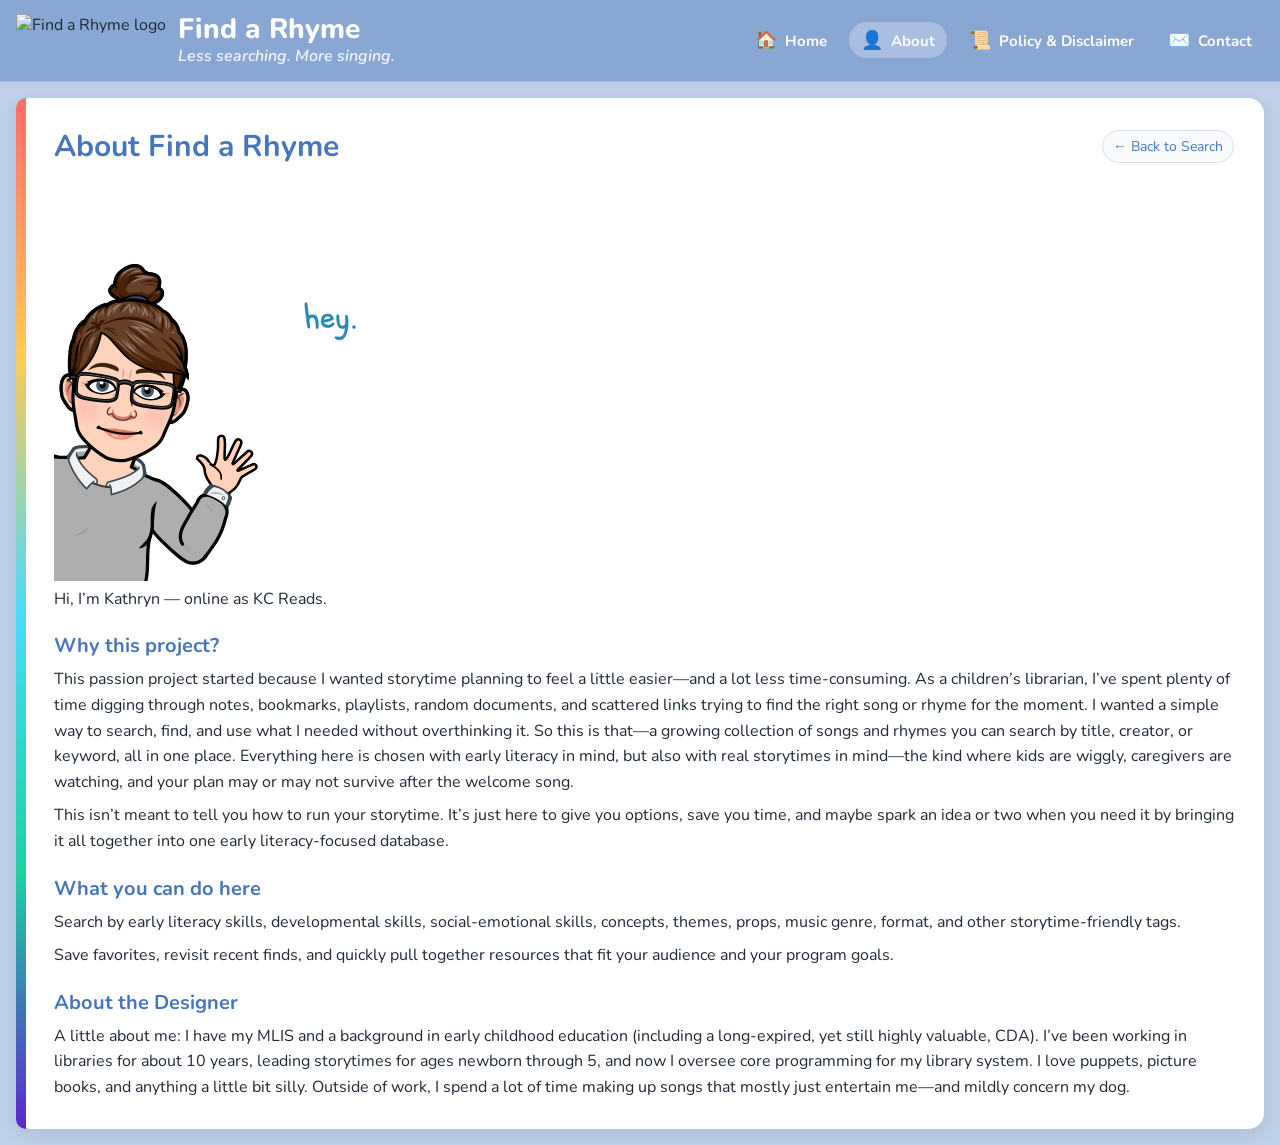
==== commit dd51b764: "Add files via upload" ====
--- a/about.html
+++ b/about.html
@@ -13,33 +13,33 @@
 </head>
 <body class="plain-page">
   <header class="app-header">
-    <div class="header-inner">
-      <div class="brand">
-        <img src="find_a_rhyme_logo.png" alt="Find a Rhyme logo" class="logo" />
-        <h1 class="brand-title">
-          Find a Rhyme
-          <span class="tagline">Less searching. More singing.</span>
-        </h1>
+  <div class="header-inner">
+    <div class="brand">
+      <img src="find_a_rhyme_logo.png" alt="Find a Rhyme logo" class="logo" />
+      <div class="brand-text">
+        <h1 class="brand-title">Find a Rhyme</h1>
+        <span class="tagline">Less searching. More singing.</span>
       </div>
+    </div>
 
-      <button
-        class="menu-toggle"
-        id="menuToggle"
-        aria-label="Toggle navigation"
-        aria-expanded="false"
-        aria-controls="navBar"
-      >
-        ☰
-      </button>
+    <button
+      class="menu-toggle"
+      id="menuToggle"
+      aria-label="Toggle navigation"
+      aria-expanded="false"
+      aria-controls="navBar"
+    >
+      ☰
+    </button>
 
-     <nav class="nav-bar" id="navBar">
-  <a href="index.html"><span class="menu-icon">🏠</span>Home</a>
-  <a href="about.html" class="active"><span class="menu-icon">👤</span>About</a>
-  <a href="policy.html"><span class="menu-icon">📜</span>Policy &amp; Disclaimer</a>
-  <a href="contact.html"><span class="menu-icon">✉️</span>Contact</a>
-</nav>
-    </div>
-  </header>
+    <nav class="nav-bar" id="navBar">
+      <a href="index.html"><span class="menu-icon">🏠</span>Home</a>
+      <a href="about.html" class="active"><span class="menu-icon">👤</span>About</a>
+      <a href="policy.html"><span class="menu-icon">📜</span>Policy &amp; Disclaimer</a>
+      <a href="contact.html"><span class="menu-icon">✉️</span>Contact</a>
+    </nav>
+  </div>
+</header>
 
   <main class="page-wrap info-page">
     <section class="info-card about-card">
--- a/style.css
+++ b/style.css
@@ -42,6 +42,14 @@
   flex-wrap: wrap;
   min-width: 0;
 }
+
+.brand-text {
+  display: flex;
+  flex-direction: column;
+  justify-content: center;
+  min-width: 0;
+}
+
 
 .logo {
   height: 52px;
@@ -588,40 +596,54 @@
 /* MOBILE */
 @media (max-width: 768px) {
   .header-inner {
-    flex-direction: row;
-    flex-wrap: wrap;
-    align-items: center;
-    justify-content: space-between;
+    display: grid;
+    grid-template-columns: 1fr auto;
+    align-items: start;
     gap: 10px;
+  }
+
+  .brand {
+    display: flex;
+    align-items: flex-start;
+    gap: 8px;
+    min-width: 0;
+    flex: none;
+  }
+
+  .brand-text {
+    display: flex;
+    flex-direction: column;
+    justify-content: center;
+    min-width: 0;
   }
 
   .logo {
     height: 38px;
   }
 
-  .brand {
-    gap: 8px;
-    flex: 1 1 auto;
-    min-width: 0;
-  }
-
   .brand-title {
     font-size: 22px;
-    gap: 6px;
+    line-height: 1.1;
+    margin: 0;
   }
 
   .tagline {
+    display: block;
     font-size: 13px;
+    margin-top: 2px;
   }
 
   .menu-toggle {
     display: block !important;
-    margin-left: auto;
+    margin-left: 0;
+    justify-self: end;
+    align-self: start;
   }
 
   .nav-bar {
     display: none;
     width: 100%;
+    grid-column: 1 / -1;
     flex-direction: column;
     gap: 8px;
     margin-top: 6px;
